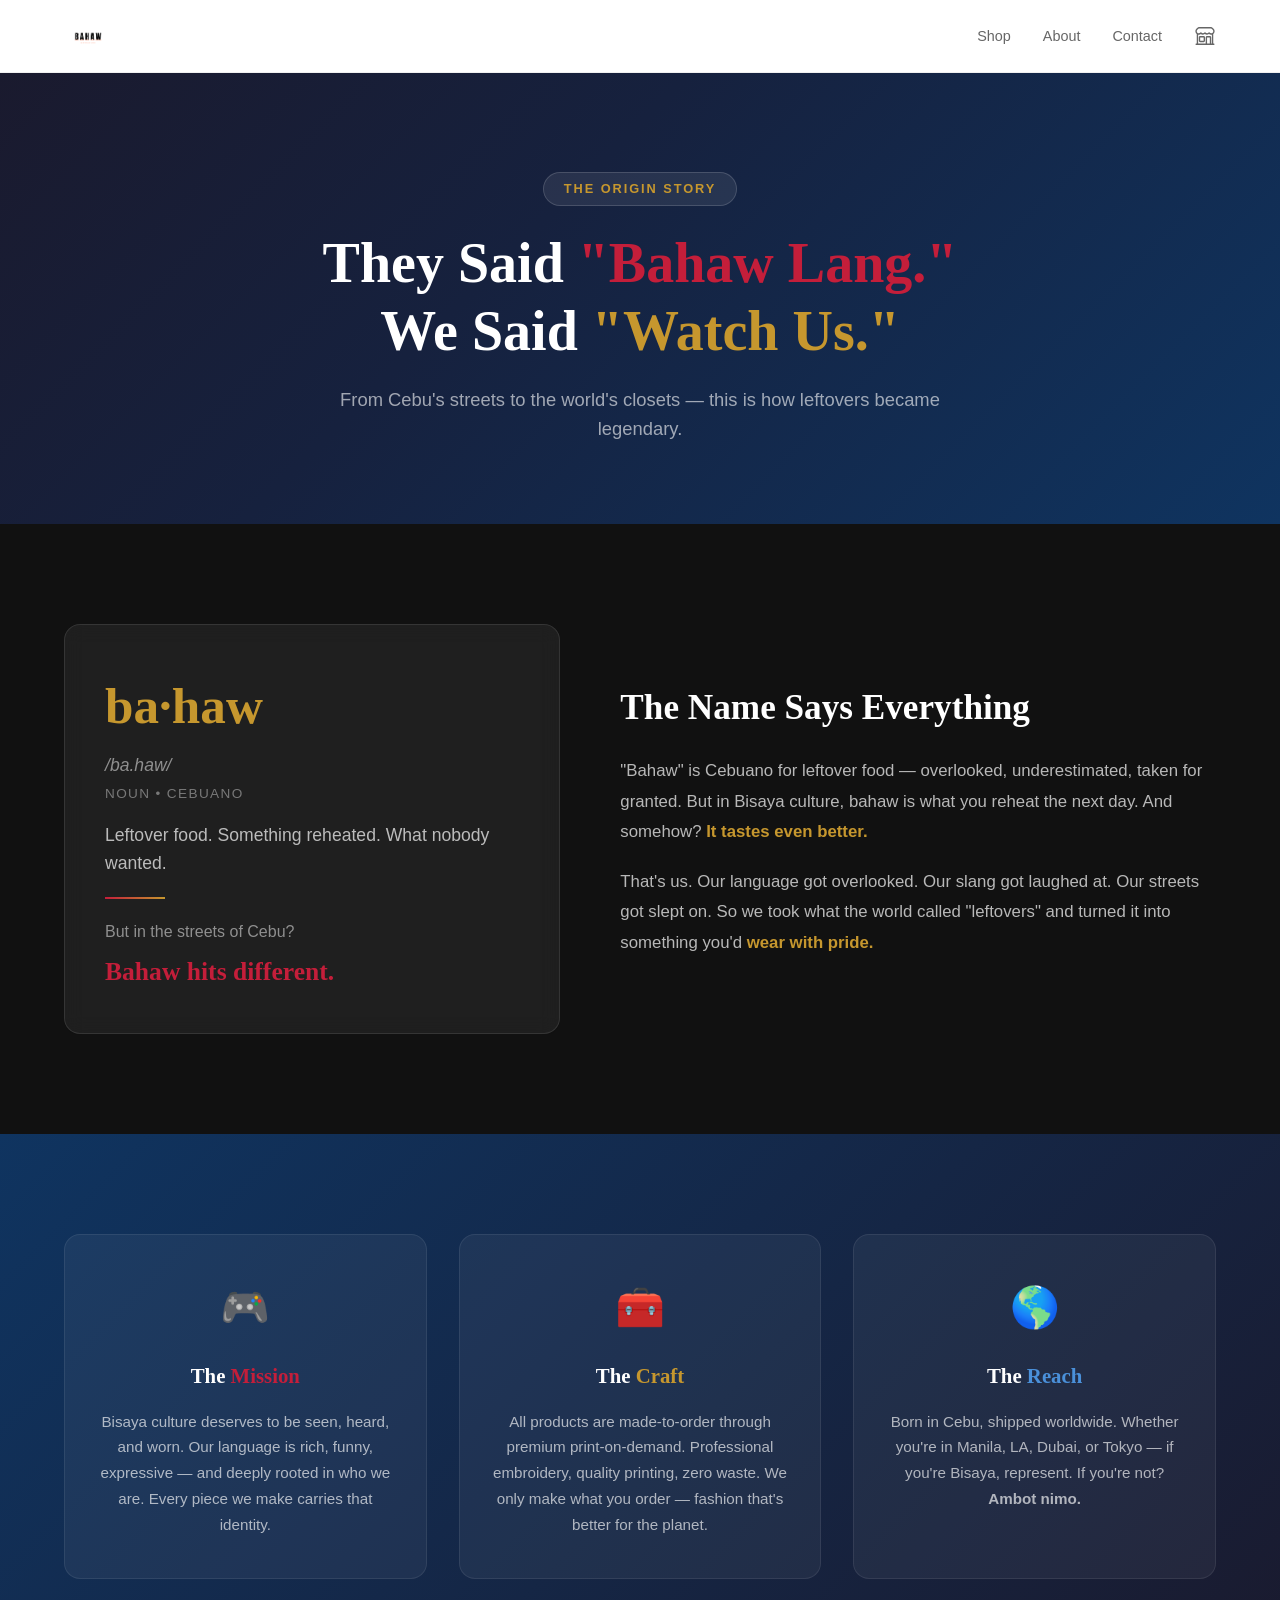
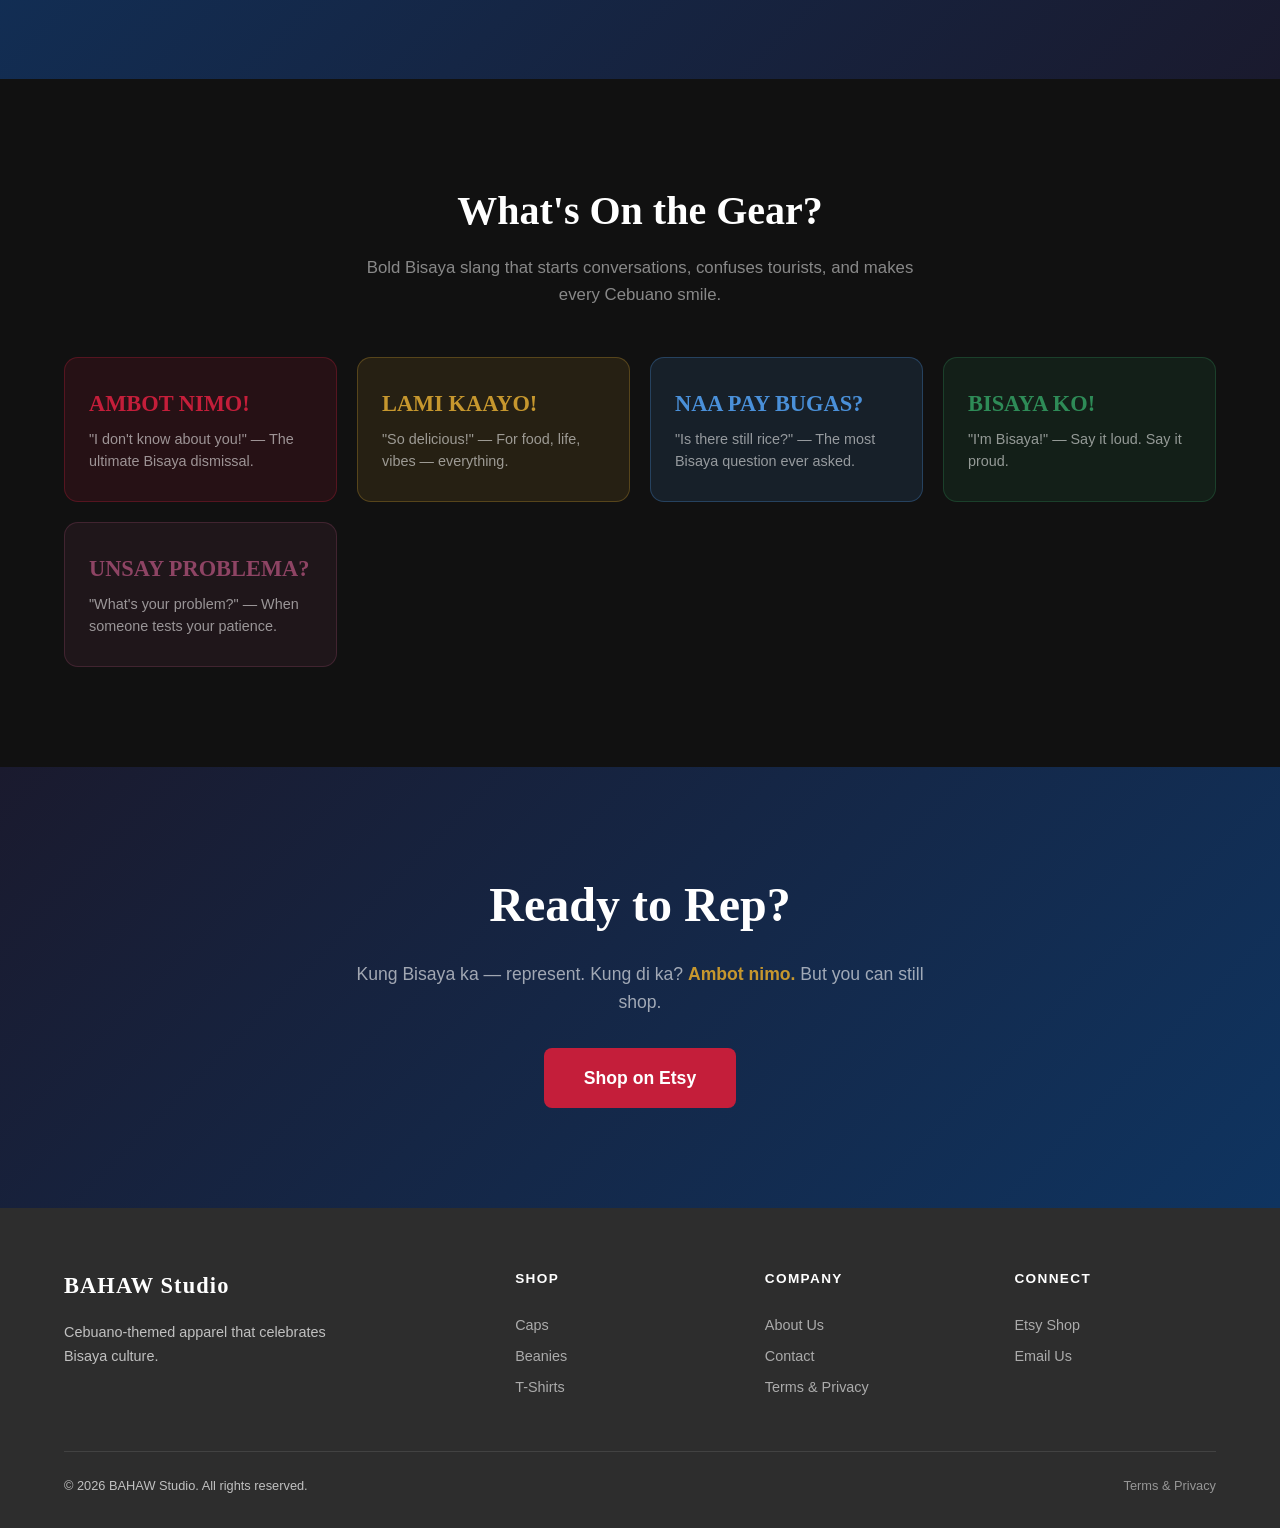
==== about.html @ 44d78b93 "Initial commit — BAHAW Studio website Co-Authored-By: Claude Opus 4.6 <noreply@anthropic.com>" ====
<!DOCTYPE html>
<html lang="en">
<head>
    <meta charset="UTF-8">
    <meta name="viewport" content="width=device-width, initial-scale=1.0">
    <title>About &mdash; BAHAW Studio</title>
    <meta name="description" content="The story behind BAHAW Studio. Born in Cebu, we celebrate Bisaya culture through bold apparel and streetwear.">
    <meta name="theme-color" content="#8B7355">
    <link rel="icon" href="favicon.ico">
    <link rel="manifest" href="manifest.json">
    <link rel="stylesheet" href="css/style.css">
    <link rel="preconnect" href="https://fonts.googleapis.com">
    <link rel="preconnect" href="https://fonts.gstatic.com" crossorigin>
    <link href="https://fonts.googleapis.com/css2?family=Inter:wght@300;400;500;600;700&family=Playfair+Display:wght@400;600;700&display=swap" rel="stylesheet">
    <meta http-equiv="Content-Security-Policy" content="default-src 'self'; script-src 'self' https://web3forms.com; style-src 'self' 'unsafe-inline' https://fonts.googleapis.com; font-src 'self' https://fonts.gstatic.com; img-src 'self' data: https:; connect-src 'self' https://api.web3forms.com;">
</head>
<body>

    <!-- NAVIGATION -->
    <nav class="nav" id="nav">
        <div class="nav-inner">
            <a href="index.html" class="nav-logo">
                <img src="BAHAW-Studio-PP.png" alt="BAHAW Studio">
            </a>
            <button class="nav-toggle" id="navToggle" aria-label="Menu">
                <span></span>
                <span></span>
                <span></span>
            </button>
            <ul class="nav-links" id="navLinks">
                <li><a href="https://www.etsy.com/shop/BahawStudio" target="_blank" rel="noopener">Shop</a></li>
                <li><a href="about.html">About</a></li>
                <li><a href="contact.html">Contact</a></li>
                <li>
                    <a href="https://www.etsy.com/shop/BahawStudio" target="_blank" rel="noopener" class="nav-cart" title="Shop on Etsy">
                        <svg xmlns="http://www.w3.org/2000/svg" fill="none" viewBox="0 0 24 24" stroke-width="1.5" stroke="currentColor"><path stroke-linecap="round" stroke-linejoin="round" d="M13.5 21v-7.5a.75.75 0 0 1 .75-.75h3a.75.75 0 0 1 .75.75V21m-4.5 0H2.36m11.14 0H18m0 0h3.64m-1.39 0V9.349M3.75 21V9.349m0 0a3.001 3.001 0 0 0 3.75-.615A2.993 2.993 0 0 0 9.75 9.75c.896 0 1.7-.393 2.25-1.016a2.993 2.993 0 0 0 2.25 1.016c.896 0 1.7-.393 2.25-1.015a3.001 3.001 0 0 0 3.75.614m-16.5 0a3.004 3.004 0 0 1-.621-4.72l1.189-1.19A1.5 1.5 0 0 1 5.378 3h13.243a1.5 1.5 0 0 1 1.06.44l1.19 1.189a3 3 0 0 1-.621 4.72M6.75 18h3.75a.75.75 0 0 0 .75-.75V13.5a.75.75 0 0 0-.75-.75H6.75a.75.75 0 0 0-.75.75v3.75c0 .414.336.75.75.75Z" /></svg>
                    </a>
                </li>
            </ul>
        </div>
    </nav>

    <!-- ABOUT HERO -->
    <section class="about-page-hero">
        <div class="container">
            <span class="about-tag">The Origin Story</span>
            <h1 class="about-page-title">They Said <span class="text-red">"Bahaw Lang."</span><br>We Said <span class="text-gold">"Watch Us."</span></h1>
            <p class="about-page-subtitle">From Cebu's streets to the world's closets &mdash; this is how leftovers became legendary.</p>
        </div>
    </section>

    <!-- DICTIONARY SECTION -->
    <section class="about-define">
        <div class="container">
            <div class="about-define-layout fade-in">
                <div class="story-dictionary">
                    <div class="dict-word">ba&middot;haw</div>
                    <div class="dict-phonetic">/ba.haw/</div>
                    <div class="dict-type">noun &bull; Cebuano</div>
                    <div class="dict-def">Leftover food. Something reheated. What nobody wanted.</div>
                    <div class="dict-divider"></div>
                    <div class="dict-redef">But in the streets of Cebu?</div>
                    <div class="dict-punchline">Bahaw hits different.</div>
                </div>
                <div class="about-define-text">
                    <h2>The Name Says Everything</h2>
                    <p>"Bahaw" is Cebuano for leftover food &mdash; overlooked, underestimated, taken for granted. But in Bisaya culture, bahaw is what you reheat the next day. And somehow? <strong>It tastes even better.</strong></p>
                    <p>That's us. Our language got overlooked. Our slang got laughed at. Our streets got slept on. So we took what the world called "leftovers" and turned it into something you'd <strong>wear with pride.</strong></p>
                </div>
            </div>
        </div>
    </section>

    <!-- MISSION SECTION -->
    <section class="about-mission">
        <div class="container">
            <div class="about-mission-grid fade-in">
                <div class="mission-block">
                    <div class="mission-icon">&#127918;</div>
                    <h3>The <span class="text-red">Mission</span></h3>
                    <p>Bisaya culture deserves to be seen, heard, and worn. Our language is rich, funny, expressive &mdash; and deeply rooted in who we are. Every piece we make carries that identity.</p>
                </div>
                <div class="mission-block">
                    <div class="mission-icon">&#129520;</div>
                    <h3>The <span class="text-gold">Craft</span></h3>
                    <p>All products are made-to-order through premium print-on-demand. Professional embroidery, quality printing, zero waste. We only make what you order &mdash; fashion that's better for the planet.</p>
                </div>
                <div class="mission-block">
                    <div class="mission-icon">&#127758;</div>
                    <h3>The <span class="text-blue">Reach</span></h3>
                    <p>Born in Cebu, shipped worldwide. Whether you're in Manila, LA, Dubai, or Tokyo &mdash; if you're Bisaya, represent. If you're not? <strong>Ambot nimo.</strong></p>
                </div>
            </div>
        </div>
    </section>

    <!-- PHRASES SECTION -->
    <section class="about-phrases">
        <div class="container">
            <h2 class="about-phrases-title fade-in">What's On the Gear?</h2>
            <p class="about-phrases-desc fade-in">Bold Bisaya slang that starts conversations, confuses tourists, and makes every Cebuano smile.</p>
            <div class="phrases-grid fade-in">
                <div class="phrase-card phrase-red">
                    <div class="phrase-text">AMBOT NIMO!</div>
                    <div class="phrase-meaning">"I don't know about you!" &mdash; The ultimate Bisaya dismissal.</div>
                </div>
                <div class="phrase-card phrase-gold">
                    <div class="phrase-text">LAMI KAAYO!</div>
                    <div class="phrase-meaning">"So delicious!" &mdash; For food, life, vibes &mdash; everything.</div>
                </div>
                <div class="phrase-card phrase-blue">
                    <div class="phrase-text">NAA PAY BUGAS?</div>
                    <div class="phrase-meaning">"Is there still rice?" &mdash; The most Bisaya question ever asked.</div>
                </div>
                <div class="phrase-card phrase-green">
                    <div class="phrase-text">BISAYA KO!</div>
                    <div class="phrase-meaning">"I'm Bisaya!" &mdash; Say it loud. Say it proud.</div>
                </div>
                <div class="phrase-card phrase-cranberry">
                    <div class="phrase-text">UNSAY PROBLEMA?</div>
                    <div class="phrase-meaning">"What's your problem?" &mdash; When someone tests your patience.</div>
                </div>
            </div>
        </div>
    </section>

    <!-- CTA -->
    <section class="about-cta">
        <div class="container">
            <div class="about-cta-box fade-in">
                <h2>Ready to Rep?</h2>
                <p>Kung Bisaya ka &mdash; represent. Kung di ka? <strong>Ambot nimo.</strong> But you can still shop.</p>
                <a href="https://www.etsy.com/shop/BahawStudio" target="_blank" rel="noopener" class="btn btn-primary btn-lg">Shop on Etsy</a>
            </div>
        </div>
    </section>

    <!-- FOOTER -->
    <footer class="footer">
        <div class="container">
            <div class="footer-grid">
                <div class="footer-brand">
                    <div class="footer-logo">BAHAW Studio</div>
                    <p>Cebuano-themed apparel that celebrates Bisaya culture.</p>
                </div>
                <div class="footer-col">
                    <h4>Shop</h4>
                    <a href="https://www.etsy.com/shop/BahawStudio" target="_blank" rel="noopener">Caps</a>
                    <a href="https://www.etsy.com/shop/BahawStudio" target="_blank" rel="noopener">Beanies</a>
                    <a href="https://www.etsy.com/shop/BahawStudio" target="_blank" rel="noopener">T-Shirts</a>
                </div>
                <div class="footer-col">
                    <h4>Company</h4>
                    <a href="about.html">About Us</a>
                    <a href="contact.html">Contact</a>
                    <a href="terms.html">Terms &amp; Privacy</a>
                </div>
                <div class="footer-col">
                    <h4>Connect</h4>
                    <a href="https://www.etsy.com/shop/BahawStudio" target="_blank" rel="noopener">Etsy Shop</a>
                    <a href="mailto:info@cebulandmarket.com">Email Us</a>
                </div>
            </div>
            <div class="footer-bottom">
                <span>&copy; 2026 BAHAW Studio. All rights reserved.</span>
                <a href="terms.html">Terms &amp; Privacy</a>
            </div>
        </div>
    </footer>

    <script src="js/app.js"></script>
</body>
</html>
---- css/style.css ----
/* ================================
   BAHAW STUDIO — Clean & Light Theme
   ================================ */

/* --- Google Fonts loaded in HTML --- */
/* Inter (body) + Playfair Display (headings) */

:root {
    --bg: #FAFAFA;
    --bg-white: #FFFFFF;
    --text: #2D2D2D;
    --text-light: #666666;
    --text-muted: #999999;
    --primary: #8B7355;
    --primary-dark: #6B5740;
    --accent: #C4956A;
    --accent-light: #D4A87A;
    --border: #E8E8E8;
    --border-light: #F0F0F0;
    --shadow: 0 2px 12px rgba(0,0,0,0.06);
    --shadow-hover: 0 8px 30px rgba(0,0,0,0.1);
    --radius: 8px;
    --radius-lg: 12px;
    --font-heading: 'Playfair Display', Georgia, serif;
    --font-body: 'Inter', -apple-system, BlinkMacSystemFont, sans-serif;
    --nav-height: 72px;
    --container: 1200px;
}

/* --- RESET --- */
*, *::before, *::after {
    margin: 0;
    padding: 0;
    box-sizing: border-box;
}

html {
    scroll-behavior: smooth;
    scroll-padding-top: var(--nav-height);
}

body {
    background: var(--bg);
    color: var(--text);
    font-family: var(--font-body);
    font-weight: 400;
    font-size: 16px;
    line-height: 1.6;
    overflow-x: hidden;
    -webkit-font-smoothing: antialiased;
    -moz-osx-font-smoothing: grayscale;
}

a {
    color: inherit;
    text-decoration: none;
}

img {
    max-width: 100%;
    display: block;
}

button {
    font-family: inherit;
    cursor: pointer;
}

input, textarea, select {
    font-family: inherit;
    font-size: inherit;
}

ul, ol {
    list-style: none;
}

/* --- CONTAINER --- */
.container {
    max-width: var(--container);
    margin: 0 auto;
    padding: 0 24px;
}

/* --- NAVIGATION --- */
.nav {
    position: fixed;
    top: 0;
    left: 0;
    right: 0;
    z-index: 1000;
    background: rgba(255, 255, 255, 0.95);
    backdrop-filter: blur(20px);
    -webkit-backdrop-filter: blur(20px);
    border-bottom: 1px solid var(--border-light);
    transition: box-shadow 0.3s;
}

.nav.scrolled {
    box-shadow: 0 2px 20px rgba(0,0,0,0.06);
}

.nav-inner {
    max-width: var(--container);
    margin: 0 auto;
    padding: 0 24px;
    display: flex;
    align-items: center;
    justify-content: space-between;
    height: var(--nav-height);
}

.nav-logo {
    display: flex;
    align-items: center;
    gap: 10px;
}

.nav-logo img {
    height: 48px;
    width: auto;
}

.nav-logo-text {
    font-family: var(--font-heading);
    font-size: 1.3rem;
    font-weight: 700;
    color: var(--text);
    letter-spacing: 0.05em;
}

.nav-links {
    display: flex;
    align-items: center;
    gap: 32px;
}

.nav-links a {
    font-size: 0.9rem;
    font-weight: 500;
    color: var(--text-light);
    transition: color 0.3s;
    position: relative;
}

.nav-links a::after {
    content: '';
    position: absolute;
    bottom: -4px;
    left: 0;
    width: 0;
    height: 2px;
    background: var(--accent);
    transition: width 0.3s;
}

.nav-links a:hover {
    color: var(--text);
}

.nav-links a:hover::after {
    width: 100%;
}

.nav-cart {
    position: relative;
    display: flex;
    align-items: center;
    gap: 6px;
    font-size: 0.9rem;
    font-weight: 500;
    color: var(--text-light);
    transition: color 0.3s;
}

.nav-cart:hover {
    color: var(--text);
}

.nav-cart svg {
    width: 22px;
    height: 22px;
}

.cart-badge {
    position: absolute;
    top: -8px;
    right: -10px;
    background: var(--accent);
    color: #fff;
    font-size: 0.65rem;
    font-weight: 700;
    min-width: 18px;
    height: 18px;
    border-radius: 50%;
    display: flex;
    align-items: center;
    justify-content: center;
    padding: 0 4px;
}

.cart-badge:empty,
.cart-badge[data-count="0"] {
    display: none;
}

/* Mobile toggle */
.nav-toggle {
    display: none;
    background: none;
    border: none;
    cursor: pointer;
    flex-direction: column;
    gap: 5px;
    padding: 8px;
    z-index: 1001;
}

.nav-toggle span {
    display: block;
    width: 24px;
    height: 2px;
    background: var(--text);
    transition: all 0.3s;
}

.nav-toggle.active span:nth-child(1) {
    transform: rotate(45deg) translate(5px, 5px);
}

.nav-toggle.active span:nth-child(2) {
    opacity: 0;
}

.nav-toggle.active span:nth-child(3) {
    transform: rotate(-45deg) translate(5px, -5px);
}

/* --- BUTTONS --- */
.btn {
    display: inline-flex;
    align-items: center;
    justify-content: center;
    gap: 8px;
    padding: 14px 32px;
    font-family: var(--font-body);
    font-size: 0.9rem;
    font-weight: 600;
    border: none;
    border-radius: var(--radius);
    cursor: pointer;
    transition: all 0.3s;
    text-align: center;
}

.btn-primary {
    background: var(--accent);
    color: #fff;
}

.btn-primary:hover {
    background: var(--accent-light);
    transform: translateY(-2px);
    box-shadow: 0 6px 20px rgba(196, 149, 106, 0.3);
}

.btn-secondary {
    background: transparent;
    color: var(--primary);
    border: 2px solid var(--primary);
}

.btn-secondary:hover {
    background: var(--primary);
    color: #fff;
    transform: translateY(-2px);
}

.btn-outline {
    background: transparent;
    color: var(--text);
    border: 1px solid var(--border);
}

.btn-outline:hover {
    border-color: var(--text);
}

.btn-sm {
    padding: 10px 20px;
    font-size: 0.85rem;
}

.btn-lg {
    padding: 16px 40px;
    font-size: 1rem;
}

.btn-full {
    width: 100%;
}

.btn:disabled {
    opacity: 0.5;
    cursor: not-allowed;
    transform: none !important;
}

/* --- HERO SECTION --- */
.hero {
    margin-top: var(--nav-height);
    position: relative;
    min-height: 60vh;
    display: flex;
    align-items: center;
    background: linear-gradient(135deg, #1a1a2e 0%, #16213e 40%, #0f3460 100%);
    overflow: hidden;
}

.hero .hero-tag {
    color: #C6972E;
    background: rgba(198, 151, 46, 0.15);
}

.hero .hero-desc {
    color: rgba(255,255,255,0.75);
}

.hero .hero-desc strong {
    color: #C6972E;
}

.hero .btn-primary {
    background: #C41E3A;
    box-shadow: 0 4px 20px rgba(196, 30, 58, 0.3);
}

.hero .btn-primary:hover {
    background: #d4263f;
    box-shadow: 0 6px 28px rgba(196, 30, 58, 0.4);
}

.hero .btn-secondary {
    color: #fff;
    border-color: rgba(255,255,255,0.3);
}

.hero .btn-secondary:hover {
    background: rgba(255,255,255,0.1);
    border-color: rgba(255,255,255,0.5);
    color: #fff;
}

.hero-content {
    max-width: var(--container);
    margin: 0 auto;
    padding: 80px 24px;
    display: flex;
    justify-content: center;
    align-items: center;
    width: 100%;
    text-align: center;
}

.hero-text {
    max-width: 640px;
}

.hero-tag {
    display: inline-block;
    font-size: 0.8rem;
    font-weight: 600;
    letter-spacing: 0.15em;
    text-transform: uppercase;
    color: var(--accent);
    background: rgba(196, 149, 106, 0.1);
    padding: 6px 16px;
    border-radius: 20px;
    margin-bottom: 24px;
}

.hero-title {
    font-family: var(--font-heading);
    font-size: clamp(2.5rem, 5vw, 3.8rem);
    font-weight: 700;
    line-height: 1.15;
    margin-bottom: 20px;
    position: relative;
    height: 1.3em;
    overflow: hidden;
}

/* Rotating Bisaya phrases */
.hero-phrase {
    position: absolute;
    left: 0;
    right: 0;
    opacity: 0;
    transform: translateY(40px) scale(0.95);
    animation: phraseRotate 12.5s infinite;
    letter-spacing: 0.02em;
}

.phrase-1 { color: #C41E3A; animation-delay: 0s; }
.phrase-2 { color: #C6972E; animation-delay: 2.5s; }
.phrase-3 { color: #2B5EA7; animation-delay: 5s; }
.phrase-4 { color: #228B22; animation-delay: 7.5s; }
.phrase-5 { color: #9B1B30; animation-delay: 10s; }

@keyframes phraseRotate {
    0%   { opacity: 0; transform: translateY(40px) scale(0.95); }
    3%   { opacity: 1; transform: translateY(0) scale(1); }
    17%  { opacity: 1; transform: translateY(0) scale(1); }
    20%  { opacity: 0; transform: translateY(-40px) scale(0.95); }
    100% { opacity: 0; transform: translateY(-40px) scale(0.95); }
}

.hero-desc {
    font-size: 1.1rem;
    color: var(--text-light);
    line-height: 1.7;
    margin-bottom: 32px;
}

.hero-actions {
    display: flex;
    gap: 16px;
    flex-wrap: wrap;
    justify-content: center;
}

.hero-visual {
    display: flex;
    justify-content: center;
    align-items: center;
}

.hero-image-wrapper {
    position: relative;
    width: 100%;
    max-width: 420px;
    border-radius: var(--radius-lg);
    overflow: hidden;
    display: flex;
    align-items: center;
    justify-content: center;
}

.hero-image-wrapper img {
    width: 100%;
    height: 100%;
    object-fit: cover;
}

.hero-image-placeholder {
    width: 100%;
    height: 100%;
    background: linear-gradient(135deg, var(--primary) 0%, var(--accent) 100%);
    display: flex;
    flex-direction: column;
    align-items: center;
    justify-content: center;
    color: #fff;
    gap: 12px;
}

.hero-image-placeholder span:first-child {
    font-family: var(--font-heading);
    font-size: 3rem;
    font-weight: 700;
    letter-spacing: 0.1em;
}

.hero-image-placeholder span:last-child {
    font-size: 0.9rem;
    opacity: 0.8;
    letter-spacing: 0.15em;
    text-transform: uppercase;
}

/* --- SECTIONS --- */
.section {
    padding: 100px 0;
}

.section-header {
    text-align: center;
    margin-bottom: 60px;
}

.section-tag {
    display: inline-block;
    font-size: 0.8rem;
    font-weight: 600;
    letter-spacing: 0.15em;
    text-transform: uppercase;
    color: var(--accent);
    margin-bottom: 12px;
}

.section-title {
    font-family: var(--font-heading);
    font-size: clamp(1.8rem, 4vw, 2.8rem);
    font-weight: 700;
    color: var(--text);
    margin-bottom: 16px;
}

.section-desc {
    font-size: 1.05rem;
    color: var(--text-light);
    max-width: 600px;
    margin: 0 auto;
}

/* --- PRODUCT CARDS --- */
.products-grid {
    display: grid;
    grid-template-columns: repeat(3, 1fr);
    gap: 28px;
}

.product-card-img {
    position: relative;
    width: 100%;
    aspect-ratio: 1;
    background: #F5F5F5;
    overflow: hidden;
}

.product-card-img img {
    width: 100%;
    height: 100%;
    object-fit: cover;
    transition: transform 0.5s;
}

.product-card:hover .product-card-img img {
    transform: scale(1.05);
}

.product-card-img .placeholder-img {
    width: 100%;
    height: 100%;
    display: flex;
    align-items: center;
    justify-content: center;
    color: var(--text-muted);
    font-size: 0.85rem;
    background: linear-gradient(135deg, #f0ebe5 0%, #e8e0d8 100%);
}

.product-card-badge {
    position: absolute;
    top: 12px;
    left: 12px;
    padding: 4px 12px;
    border-radius: 20px;
    font-size: 0.7rem;
    font-weight: 700;
    letter-spacing: 0.05em;
    text-transform: uppercase;
}

.badge-new {
    background: var(--accent);
    color: #fff;
}

.badge-sale {
    background: #E74C3C;
    color: #fff;
}

.badge-bestseller {
    background: var(--primary);
    color: #fff;
}

.product-quick-add {
    position: absolute;
    bottom: 12px;
    left: 12px;
    right: 12px;
    opacity: 0;
    transform: translateY(8px);
    transition: all 0.3s;
}

.product-card:hover .product-quick-add {
    opacity: 1;
    transform: translateY(0);
}

.product-card-info {
    padding: 16px;
}

.product-card-name {
    font-weight: 600;
    font-size: 0.95rem;
    margin-bottom: 6px;
    color: var(--text);
}

.product-card-price {
    display: flex;
    align-items: center;
    gap: 8px;
}

.product-card-price .current {
    font-weight: 700;
    font-size: 1rem;
    color: var(--primary);
}

.product-card-price .compare {
    font-size: 0.85rem;
    color: var(--text-muted);
    text-decoration: line-through;
}

.product-card-colors {
    display: flex;
    gap: 6px;
    margin-top: 10px;
    flex-wrap: wrap;
}

.color-dot {
    width: 18px;
    height: 18px;
    border-radius: 50%;
    border: 2px solid var(--border-light);
    cursor: pointer;
    transition: border-color 0.2s, transform 0.15s;
}

.color-dot:hover {
    border-color: var(--text);
    transform: scale(1.2);
}

/* --- VARIANT THUMBNAILS --- */
.variant-thumbs {
    display: flex;
    gap: 8px;
    margin-top: 12px;
    overflow-x: auto;
    -webkit-overflow-scrolling: touch;
    padding-bottom: 4px;
}

.variant-thumb {
    width: 64px;
    height: 64px;
    border-radius: 8px;
    overflow: hidden;
    cursor: pointer;
    border: 2px solid var(--border-light);
    flex-shrink: 0;
    transition: border-color 0.2s, transform 0.2s;
}

.variant-thumb:hover {
    border-color: var(--accent);
    transform: scale(1.05);
}

.variant-thumb.active {
    border-color: var(--primary);
    box-shadow: 0 0 0 1px var(--primary);
}

.variant-thumb img {
    width: 100%;
    height: 100%;
    object-fit: cover;
}

/* Product card as div (not link) */
.product-card {
    background: var(--bg-white);
    border-radius: var(--radius-lg);
    overflow: hidden;
    box-shadow: var(--shadow);
    transition: transform 0.3s, box-shadow 0.3s;
    text-decoration: none;
    color: inherit;
    display: block;
}

.product-card:hover {
    transform: translateY(-4px);
    box-shadow: var(--shadow-hover);
}

.product-card-link {
    display: block;
    text-decoration: none;
    color: inherit;
}

/* --- CATEGORY CARDS --- */
.categories-grid {
    display: grid;
    grid-template-columns: repeat(3, 1fr);
    gap: 24px;
}

.category-card {
    position: relative;
    aspect-ratio: 3/4;
    border-radius: var(--radius-lg);
    overflow: hidden;
    display: flex;
    align-items: flex-end;
    text-decoration: none;
    color: #fff;
    transition: transform 0.3s;
}

.category-card:hover {
    transform: translateY(-4px);
}

.category-card-bg {
    position: absolute;
    inset: 0;
    background: linear-gradient(135deg, var(--primary) 0%, var(--accent) 100%);
}

.category-card:nth-child(2) .category-card-bg {
    background: linear-gradient(135deg, #6B5740 0%, #8B7355 100%);
}

.category-card:nth-child(3) .category-card-bg {
    background: linear-gradient(135deg, #C4956A 0%, #D4A87A 100%);
}

.category-card-content {
    position: relative;
    z-index: 1;
    padding: 32px;
    width: 100%;
    background: linear-gradient(transparent, rgba(0,0,0,0.4));
}

.category-card-title {
    font-family: var(--font-heading);
    font-size: 1.6rem;
    font-weight: 700;
    margin-bottom: 8px;
}

.category-card-count {
    font-size: 0.85rem;
    opacity: 0.85;
}

/* --- BAHAW STORY SECTION --- */
.bahaw-story {
    padding: 100px 0;
    background: linear-gradient(135deg, #1a1a2e 0%, #16213e 40%, #0f3460 100%);
    color: #fff;
}

.story-layout {
    display: grid;
    grid-template-columns: 1fr 1.2fr;
    gap: 60px;
    align-items: center;
}

.story-dictionary {
    background: rgba(255,255,255,0.06);
    border: 1px solid rgba(255,255,255,0.1);
    border-radius: 16px;
    padding: 40px;
    backdrop-filter: blur(10px);
}

.dict-word {
    font-family: var(--font-heading);
    font-size: clamp(2.5rem, 4vw, 3.5rem);
    font-weight: 700;
    color: #C6972E;
    margin-bottom: 4px;
}

.dict-phonetic {
    font-size: 1.1rem;
    color: rgba(255,255,255,0.5);
    font-style: italic;
    margin-bottom: 4px;
}

.dict-type {
    font-size: 0.85rem;
    color: rgba(255,255,255,0.4);
    text-transform: uppercase;
    letter-spacing: 0.1em;
    margin-bottom: 16px;
}

.dict-def {
    font-size: 1.1rem;
    color: rgba(255,255,255,0.7);
    line-height: 1.6;
}

.dict-divider {
    width: 60px;
    height: 2px;
    background: linear-gradient(90deg, #C41E3A, #C6972E);
    margin: 20px 0;
}

.dict-redef {
    font-size: 1rem;
    color: rgba(255,255,255,0.5);
    margin-bottom: 8px;
}

.dict-punchline {
    font-family: var(--font-heading);
    font-size: 1.6rem;
    font-weight: 700;
    color: #C41E3A;
}

.story-text h2 {
    font-family: var(--font-heading);
    font-size: clamp(1.8rem, 3vw, 2.5rem);
    font-weight: 700;
    line-height: 1.3;
    margin-bottom: 24px;
    color: #fff;
}

.text-red { color: #C41E3A; }
.text-gold { color: #C6972E; }

.story-text p {
    color: rgba(255,255,255,0.7);
    font-size: 1.05rem;
    line-height: 1.8;
    margin-bottom: 20px;
}

.story-tagline {
    color: rgba(255,255,255,0.85) !important;
    font-size: 1.1rem !important;
    border-left: 3px solid #C6972E;
    padding-left: 16px;
    margin-top: 8px;
}

.story-text .btn-primary {
    background: #C41E3A;
    margin-top: 8px;
}

.story-text .btn-primary:hover {
    background: #d4263f;
    box-shadow: 0 6px 24px rgba(196, 30, 58, 0.4);
}

/* --- ETSY SECTION --- */
.etsy-banner {
    background: var(--bg-white);
    border: 1px solid var(--border);
    border-radius: var(--radius-lg);
    padding: 40px;
    display: flex;
    align-items: center;
    justify-content: space-between;
    gap: 24px;
    box-shadow: var(--shadow);
}

.etsy-banner-text h3 {
    font-family: var(--font-heading);
    font-size: 1.4rem;
    margin-bottom: 8px;
}

.etsy-banner-text p {
    color: var(--text-light);
}

/* --- FOOTER --- */
.footer {
    background: var(--text);
    color: rgba(255,255,255,0.7);
    padding: 60px 0 32px;
}

.footer-grid {
    display: grid;
    grid-template-columns: 2fr 1fr 1fr 1fr;
    gap: 48px;
    margin-bottom: 48px;
}

.footer-brand {
    max-width: 300px;
}

.footer-logo {
    font-family: var(--font-heading);
    font-size: 1.4rem;
    font-weight: 700;
    color: #fff;
    letter-spacing: 0.05em;
    margin-bottom: 16px;
}

.footer-brand p {
    font-size: 0.9rem;
    line-height: 1.7;
}

.footer-col h4 {
    color: #fff;
    font-size: 0.85rem;
    font-weight: 600;
    text-transform: uppercase;
    letter-spacing: 0.1em;
    margin-bottom: 20px;
}

.footer-col a {
    display: block;
    font-size: 0.9rem;
    color: rgba(255,255,255,0.6);
    padding: 4px 0;
    transition: color 0.3s;
}

.footer-col a:hover {
    color: var(--accent);
}

.footer-bottom {
    border-top: 1px solid rgba(255,255,255,0.1);
    padding-top: 24px;
    display: flex;
    align-items: center;
    justify-content: space-between;
    font-size: 0.8rem;
}

.footer-bottom a {
    color: rgba(255,255,255,0.5);
    transition: color 0.3s;
}

.footer-bottom a:hover {
    color: var(--accent);
}

/* --- SHOP PAGE --- */
.page-header {
    margin-top: var(--nav-height);
    padding: 48px 0;
    background: linear-gradient(135deg, #F5F0EB 0%, #FAFAFA 100%);
    text-align: center;
}

.page-title {
    font-family: var(--font-heading);
    font-size: clamp(2rem, 4vw, 3rem);
    font-weight: 700;
    margin-bottom: 8px;
}

.page-desc {
    color: var(--text-light);
    font-size: 1.05rem;
}

.shop-controls {
    display: flex;
    align-items: center;
    justify-content: space-between;
    flex-wrap: wrap;
    gap: 16px;
    margin-bottom: 40px;
}

.filter-bar {
    display: flex;
    justify-content: center;
    gap: 10px;
    flex-wrap: wrap;
    margin-bottom: 48px;
}

.filter-pills {
    display: flex;
    gap: 8px;
    flex-wrap: wrap;
}

.filter-pill {
    padding: 10px 24px;
    border: 1px solid var(--border);
    border-radius: 24px;
    background: var(--bg-white);
    font-size: 0.85rem;
    font-weight: 500;
    color: var(--text-light);
    cursor: pointer;
    transition: all 0.3s;
}

.filter-pill:hover {
    border-color: var(--primary);
    color: var(--primary);
}

.filter-pill.active {
    background: var(--primary);
    border-color: var(--primary);
    color: #fff;
}

.filter-count {
    font-size: 0.75rem;
    opacity: 0.7;
    margin-left: 2px;
}

.filter-pill.active .filter-count {
    opacity: 0.9;
}

.sort-select {
    padding: 10px 16px;
    border: 1px solid var(--border);
    border-radius: var(--radius);
    background: var(--bg-white);
    font-size: 0.85rem;
    color: var(--text);
    cursor: pointer;
    outline: none;
}

.sort-select:focus {
    border-color: var(--primary);
}

.shop-results {
    font-size: 0.85rem;
    color: var(--text-muted);
    margin-bottom: 24px;
}

.no-products {
    grid-column: 1 / -1;
    text-align: center;
    padding: 80px 0;
    color: var(--text-muted);
}

/* --- PRODUCT DETAIL PAGE --- */
.product-detail {
    margin-top: var(--nav-height);
    padding: 40px 0 80px;
}

.breadcrumb {
    display: flex;
    align-items: center;
    gap: 8px;
    font-size: 0.85rem;
    color: var(--text-muted);
    margin-bottom: 32px;
}

.breadcrumb a {
    color: var(--text-light);
    transition: color 0.3s;
}

.breadcrumb a:hover {
    color: var(--accent);
}

.breadcrumb span {
    color: var(--text-muted);
}

.product-layout {
    display: grid;
    grid-template-columns: 1fr 1fr;
    gap: 60px;
    align-items: start;
}

.product-gallery {
    position: sticky;
    top: calc(var(--nav-height) + 24px);
}

.product-main-image {
    width: 100%;
    aspect-ratio: 1;
    border-radius: var(--radius-lg);
    overflow: hidden;
    background: #F5F5F5;
    margin-bottom: 12px;
}

.product-main-image img {
    width: 100%;
    height: 100%;
    object-fit: cover;
}

.product-main-image .placeholder-img {
    width: 100%;
    height: 100%;
    display: flex;
    align-items: center;
    justify-content: center;
    color: var(--text-muted);
    background: linear-gradient(135deg, #f0ebe5 0%, #e8e0d8 100%);
}

.product-thumbs {
    display: flex;
    gap: 8px;
}

.product-thumb {
    width: 72px;
    height: 72px;
    border-radius: var(--radius);
    overflow: hidden;
    border: 2px solid transparent;
    cursor: pointer;
    transition: border-color 0.2s;
    background: #F5F5F5;
}

.product-thumb.active,
.product-thumb:hover {
    border-color: var(--primary);
}

.product-thumb img {
    width: 100%;
    height: 100%;
    object-fit: cover;
}

.product-info-detail {
    padding-top: 8px;
}

.product-category-tag {
    display: inline-block;
    font-size: 0.75rem;
    font-weight: 600;
    letter-spacing: 0.1em;
    text-transform: uppercase;
    color: var(--accent);
    margin-bottom: 12px;
}

.product-title {
    font-family: var(--font-heading);
    font-size: clamp(1.6rem, 3vw, 2.2rem);
    font-weight: 700;
    margin-bottom: 16px;
}

.product-price-detail {
    display: flex;
    align-items: baseline;
    gap: 12px;
    margin-bottom: 24px;
}

.product-price-detail .current {
    font-size: 1.5rem;
    font-weight: 700;
    color: var(--primary);
}

.product-price-detail .compare {
    font-size: 1.1rem;
    color: var(--text-muted);
    text-decoration: line-through;
}

.product-description {
    color: var(--text-light);
    line-height: 1.8;
    margin-bottom: 32px;
}

/* Size selector */
.option-label {
    font-size: 0.85rem;
    font-weight: 600;
    margin-bottom: 10px;
    display: block;
}

.size-options {
    display: flex;
    gap: 8px;
    margin-bottom: 24px;
    flex-wrap: wrap;
}

.size-btn {
    padding: 10px 20px;
    border: 1px solid var(--border);
    border-radius: var(--radius);
    background: var(--bg-white);
    font-size: 0.85rem;
    font-weight: 500;
    cursor: pointer;
    transition: all 0.2s;
}

.size-btn:hover {
    border-color: var(--primary);
}

.size-btn.active {
    background: var(--primary);
    border-color: var(--primary);
    color: #fff;
}

/* Color selector */
.color-options {
    display: flex;
    gap: 10px;
    margin-bottom: 24px;
    flex-wrap: wrap;
}

.color-swatch {
    width: 32px;
    height: 32px;
    border-radius: 50%;
    border: 3px solid transparent;
    cursor: pointer;
    transition: all 0.2s;
    position: relative;
}

.color-swatch:hover {
    transform: scale(1.1);
}

.color-swatch.active {
    border-color: var(--primary);
    box-shadow: 0 0 0 2px var(--bg), 0 0 0 4px var(--primary);
}

/* Quantity */
.qty-selector {
    display: inline-flex;
    align-items: center;
    border: 1px solid var(--border);
    border-radius: var(--radius);
    overflow: hidden;
    margin-bottom: 24px;
}

.qty-btn {
    width: 40px;
    height: 40px;
    display: flex;
    align-items: center;
    justify-content: center;
    background: none;
    border: none;
    font-size: 1.2rem;
    color: var(--text);
    cursor: pointer;
    transition: background 0.2s;
}

.qty-btn:hover {
    background: var(--border-light);
}

.qty-input {
    width: 50px;
    height: 40px;
    border: none;
    text-align: center;
    font-size: 0.95rem;
    font-weight: 600;
    outline: none;
    background: none;
}

.qty-input::-webkit-inner-spin-button,
.qty-input::-webkit-outer-spin-button {
    -webkit-appearance: none;
}

.product-actions {
    display: flex;
    gap: 12px;
    margin-bottom: 32px;
}

.product-actions .btn {
    flex: 1;
}

.etsy-link {
    display: inline-flex;
    align-items: center;
    gap: 8px;
    font-size: 0.9rem;
    color: var(--text-light);
    margin-bottom: 32px;
    transition: color 0.3s;
}

.etsy-link:hover {
    color: var(--accent);
}

/* Collapsible details */
.detail-accordion {
    border-top: 1px solid var(--border);
}

.detail-accordion-item {
    border-bottom: 1px solid var(--border);
}

.detail-accordion-header {
    display: flex;
    align-items: center;
    justify-content: space-between;
    padding: 16px 0;
    cursor: pointer;
    font-weight: 600;
    font-size: 0.9rem;
    background: none;
    border: none;
    width: 100%;
    text-align: left;
    color: var(--text);
}

.detail-accordion-header::after {
    content: '+';
    font-size: 1.2rem;
    font-weight: 400;
    color: var(--text-muted);
    transition: transform 0.3s;
}

.detail-accordion-item.open .detail-accordion-header::after {
    content: '\2212';
}

.detail-accordion-body {
    max-height: 0;
    overflow: hidden;
    transition: max-height 0.3s ease;
}

.detail-accordion-body-inner {
    padding: 0 0 16px;
    color: var(--text-light);
    font-size: 0.9rem;
    line-height: 1.8;
}

.detail-accordion-item.open .detail-accordion-body {
    max-height: 500px;
}

/* Related products */
.related-section {
    padding: 80px 0;
    border-top: 1px solid var(--border-light);
}

/* --- CART PAGE --- */
.cart-page {
    margin-top: var(--nav-height);
    padding: 40px 0 80px;
    min-height: 60vh;
}

.cart-layout {
    display: grid;
    grid-template-columns: 1fr 380px;
    gap: 48px;
    align-items: start;
}

.cart-items {
    display: flex;
    flex-direction: column;
    gap: 16px;
}

.cart-item {
    display: grid;
    grid-template-columns: 100px 1fr auto;
    gap: 20px;
    align-items: center;
    padding: 20px;
    background: var(--bg-white);
    border-radius: var(--radius-lg);
    box-shadow: var(--shadow);
}

.cart-item-img {
    width: 100px;
    height: 100px;
    border-radius: var(--radius);
    overflow: hidden;
    background: #F5F5F5;
}

.cart-item-img img {
    width: 100%;
    height: 100%;
    object-fit: cover;
}

.cart-item-name {
    font-weight: 600;
    margin-bottom: 4px;
}

.cart-item-meta {
    font-size: 0.85rem;
    color: var(--text-muted);
    margin-bottom: 12px;
}

.cart-item-controls {
    display: flex;
    align-items: center;
    gap: 12px;
}

.cart-item-remove {
    background: none;
    border: none;
    color: var(--text-muted);
    font-size: 0.8rem;
    cursor: pointer;
    transition: color 0.3s;
    text-decoration: underline;
}

.cart-item-remove:hover {
    color: #E74C3C;
}

.cart-item-price {
    font-weight: 700;
    font-size: 1.05rem;
    color: var(--primary);
    text-align: right;
}

.cart-summary {
    background: var(--bg-white);
    border-radius: var(--radius-lg);
    padding: 32px;
    box-shadow: var(--shadow);
    position: sticky;
    top: calc(var(--nav-height) + 24px);
}

.cart-summary h3 {
    font-family: var(--font-heading);
    font-size: 1.3rem;
    margin-bottom: 24px;
}

.cart-summary-row {
    display: flex;
    justify-content: space-between;
    padding: 10px 0;
    font-size: 0.95rem;
}

.cart-summary-row.total {
    border-top: 2px solid var(--border);
    margin-top: 12px;
    padding-top: 16px;
    font-weight: 700;
    font-size: 1.1rem;
}

.cart-summary .btn {
    margin-top: 20px;
}

.cart-shipping-note {
    font-size: 0.8rem;
    color: var(--text-muted);
    margin-top: 12px;
    text-align: center;
}

/* Empty cart */
.cart-empty {
    text-align: center;
    padding: 80px 0;
}

.cart-empty svg {
    width: 64px;
    height: 64px;
    color: var(--text-muted);
    margin-bottom: 24px;
}

.cart-empty h2 {
    font-family: var(--font-heading);
    font-size: 1.5rem;
    margin-bottom: 12px;
}

.cart-empty p {
    color: var(--text-light);
    margin-bottom: 24px;
}

/* --- CHECKOUT PAGE --- */
.checkout-page {
    margin-top: var(--nav-height);
    padding: 40px 0 80px;
}

.checkout-layout {
    display: grid;
    grid-template-columns: 1fr 400px;
    gap: 48px;
    align-items: start;
}

.checkout-form h2 {
    font-family: var(--font-heading);
    font-size: 1.5rem;
    margin-bottom: 24px;
}

.form-group {
    margin-bottom: 16px;
}

.form-group label {
    display: block;
    font-size: 0.85rem;
    font-weight: 600;
    margin-bottom: 6px;
    color: var(--text);
}

.form-group input,
.form-group textarea,
.form-group select {
    width: 100%;
    padding: 12px 16px;
    border: 1px solid var(--border);
    border-radius: var(--radius);
    font-size: 0.95rem;
    color: var(--text);
    background: var(--bg-white);
    outline: none;
    transition: border-color 0.3s;
}

.form-group input:focus,
.form-group textarea:focus,
.form-group select:focus {
    border-color: var(--primary);
}

.form-group input.error,
.form-group textarea.error,
.form-group select.error {
    border-color: #E74C3C;
}

.form-error {
    font-size: 0.8rem;
    color: #E74C3C;
    margin-top: 4px;
    display: none;
}

.form-group.has-error .form-error {
    display: block;
}

.form-row {
    display: grid;
    grid-template-columns: 1fr 1fr;
    gap: 16px;
}

.order-sidebar {
    background: var(--bg-white);
    border-radius: var(--radius-lg);
    padding: 32px;
    box-shadow: var(--shadow);
    position: sticky;
    top: calc(var(--nav-height) + 24px);
}

.order-sidebar h3 {
    font-family: var(--font-heading);
    font-size: 1.2rem;
    margin-bottom: 20px;
}

.order-item {
    display: flex;
    gap: 12px;
    padding: 10px 0;
    border-bottom: 1px solid var(--border-light);
}

.order-item-img {
    width: 50px;
    height: 50px;
    border-radius: var(--radius);
    background: #F5F5F5;
    overflow: hidden;
    flex-shrink: 0;
}

.order-item-img img {
    width: 100%;
    height: 100%;
    object-fit: cover;
}

.order-item-details {
    flex: 1;
    font-size: 0.85rem;
}

.order-item-details .name {
    font-weight: 600;
}

.order-item-details .meta {
    color: var(--text-muted);
}

.order-item-price {
    font-weight: 600;
    font-size: 0.9rem;
    white-space: nowrap;
}

/* Checkout success */
.checkout-success {
    text-align: center;
    padding: 60px 0;
    max-width: 600px;
    margin: 0 auto;
}

.checkout-success .success-icon {
    width: 80px;
    height: 80px;
    background: #E8F5E9;
    border-radius: 50%;
    display: flex;
    align-items: center;
    justify-content: center;
    margin: 0 auto 24px;
    font-size: 2rem;
    color: #4CAF50;
}

.checkout-success h2 {
    font-family: var(--font-heading);
    font-size: 1.8rem;
    margin-bottom: 12px;
}

.checkout-success p {
    color: var(--text-light);
    margin-bottom: 16px;
}

.gcash-box {
    background: #F0F7FF;
    border: 1px solid #B3D4FC;
    border-radius: var(--radius-lg);
    padding: 32px;
    margin: 24px 0;
    text-align: left;
}

.gcash-box h3 {
    font-size: 1.1rem;
    margin-bottom: 16px;
    color: #0066CC;
}

.gcash-detail {
    display: flex;
    justify-content: space-between;
    padding: 8px 0;
    border-bottom: 1px solid #D6E8FC;
}

.gcash-detail:last-child {
    border-bottom: none;
}

.gcash-detail .label {
    color: var(--text-light);
    font-size: 0.9rem;
}

.gcash-detail .value {
    font-weight: 700;
    font-size: 0.95rem;
}

.gcash-note {
    margin-top: 16px;
    padding: 12px;
    background: #FFF3E0;
    border-radius: var(--radius);
    font-size: 0.85rem;
    color: #E65100;
}

/* --- ABOUT PAGE --- */
/* --- ABOUT PAGE --- */
.about-page-hero {
    margin-top: var(--nav-height);
    padding: 100px 0 80px;
    background: linear-gradient(135deg, #1a1a2e 0%, #16213e 40%, #0f3460 100%);
    text-align: center;
    color: #fff;
}

.about-tag {
    display: inline-block;
    background: rgba(255,255,255,0.08);
    border: 1px solid rgba(255,255,255,0.15);
    color: #C6972E;
    font-size: 0.8rem;
    font-weight: 600;
    text-transform: uppercase;
    letter-spacing: 0.15em;
    padding: 6px 20px;
    border-radius: 40px;
    margin-bottom: 24px;
}

.about-page-title {
    font-family: var(--font-heading);
    font-size: clamp(2rem, 5vw, 3.5rem);
    font-weight: 700;
    line-height: 1.2;
    margin-bottom: 20px;
    color: #fff;
}

.about-page-subtitle {
    color: rgba(255,255,255,0.6);
    font-size: 1.15rem;
    max-width: 600px;
    margin: 0 auto;
    line-height: 1.6;
}

/* Dictionary define section */
.about-define {
    padding: 100px 0;
    background: #111;
    color: #fff;
}

.about-define-layout {
    display: grid;
    grid-template-columns: 1fr 1.2fr;
    gap: 60px;
    align-items: center;
}

.about-define-text h2 {
    font-family: var(--font-heading);
    font-size: clamp(1.6rem, 3vw, 2.2rem);
    font-weight: 700;
    color: #fff;
    margin-bottom: 20px;
}

.about-define-text p {
    color: rgba(255,255,255,0.7);
    font-size: 1.05rem;
    line-height: 1.8;
    margin-bottom: 20px;
}

.about-define-text strong {
    color: #C6972E;
}

/* Mission section */
.about-mission {
    padding: 100px 0;
    background: linear-gradient(135deg, #0f3460 0%, #1a1a2e 100%);
    color: #fff;
}

.about-mission-grid {
    display: grid;
    grid-template-columns: repeat(3, 1fr);
    gap: 32px;
}

.mission-block {
    background: rgba(255,255,255,0.05);
    border: 1px solid rgba(255,255,255,0.08);
    border-radius: 16px;
    padding: 40px 32px;
    text-align: center;
    transition: transform 0.3s, border-color 0.3s;
}

.mission-block:hover {
    transform: translateY(-4px);
    border-color: rgba(255,255,255,0.2);
}

.mission-icon {
    font-size: 2.5rem;
    margin-bottom: 20px;
}

.mission-block h3 {
    font-family: var(--font-heading);
    font-size: 1.3rem;
    font-weight: 700;
    color: #fff;
    margin-bottom: 16px;
}

.mission-block p {
    color: rgba(255,255,255,0.65);
    font-size: 0.95rem;
    line-height: 1.7;
}

.text-blue { color: #4A90D9; }

/* Phrases section */
.about-phrases {
    padding: 100px 0;
    background: #111;
    color: #fff;
    text-align: center;
}

.about-phrases-title {
    font-family: var(--font-heading);
    font-size: clamp(1.8rem, 3.5vw, 2.5rem);
    font-weight: 700;
    color: #fff;
    margin-bottom: 12px;
}

.about-phrases-desc {
    color: rgba(255,255,255,0.5);
    font-size: 1.05rem;
    margin-bottom: 48px;
    max-width: 560px;
    margin-left: auto;
    margin-right: auto;
}

.phrases-grid {
    display: grid;
    grid-template-columns: repeat(auto-fit, minmax(240px, 1fr));
    gap: 20px;
    text-align: left;
}

.phrase-card {
    border-radius: 14px;
    padding: 28px 24px;
    border: 1px solid rgba(255,255,255,0.08);
    transition: transform 0.3s;
}

.phrase-card:hover {
    transform: translateY(-4px);
}

.phrase-red { background: rgba(196, 30, 58, 0.12); border-color: rgba(196, 30, 58, 0.3); }
.phrase-gold { background: rgba(198, 151, 46, 0.12); border-color: rgba(198, 151, 46, 0.3); }
.phrase-blue { background: rgba(74, 144, 217, 0.12); border-color: rgba(74, 144, 217, 0.3); }
.phrase-green { background: rgba(46, 139, 87, 0.12); border-color: rgba(46, 139, 87, 0.3); }
.phrase-cranberry { background: rgba(142, 68, 100, 0.12); border-color: rgba(142, 68, 100, 0.3); }

.phrase-text {
    font-family: var(--font-heading);
    font-size: 1.4rem;
    font-weight: 700;
    margin-bottom: 8px;
}

.phrase-red .phrase-text { color: #C41E3A; }
.phrase-gold .phrase-text { color: #C6972E; }
.phrase-blue .phrase-text { color: #4A90D9; }
.phrase-green .phrase-text { color: #2E8B57; }
.phrase-cranberry .phrase-text { color: #8E4464; }

.phrase-meaning {
    color: rgba(255,255,255,0.55);
    font-size: 0.9rem;
    line-height: 1.5;
}

/* CTA section */
.about-cta {
    padding: 100px 0;
    background: linear-gradient(135deg, #1a1a2e 0%, #0f3460 100%);
}

.about-cta-box {
    text-align: center;
    max-width: 600px;
    margin: 0 auto;
}

.about-cta-box h2 {
    font-family: var(--font-heading);
    font-size: clamp(2rem, 4vw, 3rem);
    font-weight: 700;
    color: #fff;
    margin-bottom: 16px;
}

.about-cta-box p {
    color: rgba(255,255,255,0.6);
    font-size: 1.1rem;
    line-height: 1.6;
    margin-bottom: 32px;
}

.about-cta-box strong {
    color: #C6972E;
}

.about-cta-box .btn-primary {
    background: #C41E3A;
    padding: 16px 40px;
    font-size: 1.1rem;
}

.about-cta-box .btn-primary:hover {
    background: #d4263f;
    box-shadow: 0 6px 24px rgba(196, 30, 58, 0.4);
}

.value-card p {
    font-size: 0.9rem;
    color: var(--text-light);
}

/* --- CONTACT PAGE --- */
.contact-page {
    margin-top: var(--nav-height);
    padding: 80px 0;
}

.contact-layout {
    display: grid;
    grid-template-columns: 1fr 1fr;
    gap: 80px;
    align-items: start;
}

.contact-info h1 {
    font-family: var(--font-heading);
    font-size: clamp(1.8rem, 3vw, 2.5rem);
    margin-bottom: 16px;
}

.contact-info > p {
    color: var(--text-light);
    font-size: 1.05rem;
    margin-bottom: 32px;
}

.contact-methods {
    display: flex;
    flex-direction: column;
    gap: 20px;
}

.contact-method {
    display: flex;
    align-items: center;
    gap: 16px;
}

.contact-method-icon {
    width: 48px;
    height: 48px;
    border-radius: 50%;
    background: rgba(196, 149, 106, 0.1);
    display: flex;
    align-items: center;
    justify-content: center;
    color: var(--accent);
    font-size: 1.2rem;
    flex-shrink: 0;
}

.contact-method-text {
    font-size: 0.95rem;
}

.contact-method-text strong {
    display: block;
    margin-bottom: 2px;
}

.contact-method-text a {
    color: var(--text-light);
    transition: color 0.3s;
}

.contact-method-text a:hover {
    color: var(--accent);
}

.contact-form-box {
    background: var(--bg-white);
    border-radius: var(--radius-lg);
    padding: 40px;
    box-shadow: var(--shadow);
}

.contact-form-box h2 {
    font-family: var(--font-heading);
    font-size: 1.4rem;
    margin-bottom: 24px;
}

/* --- TERMS PAGE --- */
.terms-page {
    margin-top: var(--nav-height);
    padding: 60px 0 80px;
}

.terms-content {
    max-width: 800px;
    margin: 0 auto;
}

.terms-content h1 {
    font-family: var(--font-heading);
    font-size: 2rem;
    margin-bottom: 8px;
}

.terms-content .last-updated {
    color: var(--text-muted);
    font-size: 0.9rem;
    margin-bottom: 40px;
}

.terms-content h2 {
    font-family: var(--font-heading);
    font-size: 1.4rem;
    margin-top: 40px;
    margin-bottom: 16px;
}

.terms-content p {
    color: var(--text-light);
    line-height: 1.8;
    margin-bottom: 16px;
}

.terms-content ul {
    margin-bottom: 16px;
    padding-left: 24px;
    list-style: disc;
}

.terms-content li {
    color: var(--text-light);
    line-height: 1.8;
    margin-bottom: 8px;
}

/* --- TOAST NOTIFICATION --- */
.toast {
    position: fixed;
    bottom: 24px;
    right: 24px;
    background: var(--text);
    color: #fff;
    padding: 14px 24px;
    border-radius: var(--radius);
    font-size: 0.9rem;
    font-weight: 500;
    box-shadow: 0 8px 30px rgba(0,0,0,0.2);
    transform: translateY(100px);
    opacity: 0;
    transition: all 0.4s cubic-bezier(0.68, -0.55, 0.27, 1.55);
    z-index: 2000;
}

.toast.show {
    transform: translateY(0);
    opacity: 1;
}

/* --- UTILITY CLASSES --- */
.text-center { text-align: center; }
.text-muted { color: var(--text-muted); }
.mt-16 { margin-top: 16px; }
.mt-24 { margin-top: 24px; }
.mt-32 { margin-top: 32px; }
.mb-16 { margin-bottom: 16px; }
.mb-24 { margin-bottom: 24px; }
.mb-32 { margin-bottom: 32px; }

/* --- ANIMATIONS --- */
.fade-in {
    opacity: 0;
    transform: translateY(20px);
    transition: opacity 0.6s ease, transform 0.6s ease;
}

.fade-in.visible {
    opacity: 1;
    transform: translateY(0);
}

/* --- RESPONSIVE --- */
@media (max-width: 992px) {
    .story-layout {
        grid-template-columns: 1fr;
        gap: 40px;
    }

    .hero-content {
        text-align: center;
    }

    .hero-text {
        max-width: 100%;
    }

    .hero-actions {
        justify-content: center;
    }

    .hero-visual {
        display: none;
    }

    .products-grid {
        grid-template-columns: repeat(2, 1fr);
        gap: 20px;
    }

    .filter-bar {
        gap: 8px;
    }


    .footer-grid {
        grid-template-columns: 1fr 1fr;
        gap: 32px;
    }

    .product-layout {
        grid-template-columns: 1fr;
        gap: 40px;
    }

    .product-gallery {
        position: static;
    }

    .cart-layout {
        grid-template-columns: 1fr;
    }

    .cart-summary {
        position: static;
    }

    .checkout-layout {
        grid-template-columns: 1fr;
    }

    .order-sidebar {
        position: static;
        order: -1;
    }

    .contact-layout {
        grid-template-columns: 1fr;
        gap: 48px;
    }

    .about-define-layout {
        grid-template-columns: 1fr 1.2fr;
    }

    .about-mission-grid {
        grid-template-columns: repeat(3, 1fr);
    }
}

@media (max-width: 768px) {
    .nav-toggle {
        display: flex;
    }

    .nav-links {
        position: fixed;
        top: var(--nav-height);
        left: 0;
        right: 0;
        bottom: 0;
        background: rgba(255, 255, 255, 0.98);
        backdrop-filter: blur(20px);
        flex-direction: column;
        align-items: center;
        justify-content: center;
        gap: 32px;
        transform: translateX(100%);
        transition: transform 0.4s;
    }

    .nav-links.active {
        transform: translateX(0);
    }

    .nav-links a {
        font-size: 1.2rem;
    }

    .products-grid {
        grid-template-columns: repeat(2, 1fr);
        gap: 16px;
    }

    .categories-grid {
        grid-template-columns: 1fr;
        gap: 16px;
    }

    .category-card {
        aspect-ratio: 2/1;
    }

    .section {
        padding: 60px 0;
    }

    .footer-grid {
        grid-template-columns: 1fr;
        gap: 32px;
    }

    .footer-bottom {
        flex-direction: column;
        gap: 12px;
        text-align: center;
    }

    .cart-item {
        grid-template-columns: 80px 1fr;
        gap: 16px;
    }

    .cart-item-price {
        grid-column: 2;
    }

    .cart-item-img {
        width: 80px;
        height: 80px;
    }

    .form-row {
        grid-template-columns: 1fr;
    }

    .etsy-banner {
        flex-direction: column;
        text-align: center;
    }

    .about-define-layout {
        grid-template-columns: 1fr;
        gap: 40px;
    }

    .about-mission-grid {
        grid-template-columns: 1fr;
        gap: 20px;
    }

    .about-page-hero {
        padding: 80px 0 60px;
    }

    .about-define,
    .about-mission,
    .about-phrases,
    .about-cta {
        padding: 60px 0;
    }

    .mission-block {
        padding: 28px 24px;
    }

    .phrases-grid {
        grid-template-columns: 1fr;
    }
}

@media (max-width: 480px) {
    .products-grid {
        grid-template-columns: 1fr 1fr;
        gap: 12px;
    }

    .product-card-info {
        padding: 12px;
    }

    .product-card-name {
        font-size: 0.85rem;
    }

    .product-card-price .current {
        font-size: 0.9rem;
    }

    .hero-title {
        font-size: 2rem;
    }

    .page-title {
        font-size: 1.8rem;
    }

    .shop-controls {
        flex-direction: column;
        align-items: stretch;
    }

    .filter-bar,
    .filter-pills {
        overflow-x: auto;
        flex-wrap: nowrap;
        -webkit-overflow-scrolling: touch;
        justify-content: flex-start;
        padding-bottom: 8px;
    }

    .filter-pill {
        flex-shrink: 0;
        padding: 8px 16px;
        font-size: 0.8rem;
    }

    .checkout-success .gcash-box {
        padding: 20px;
    }
}
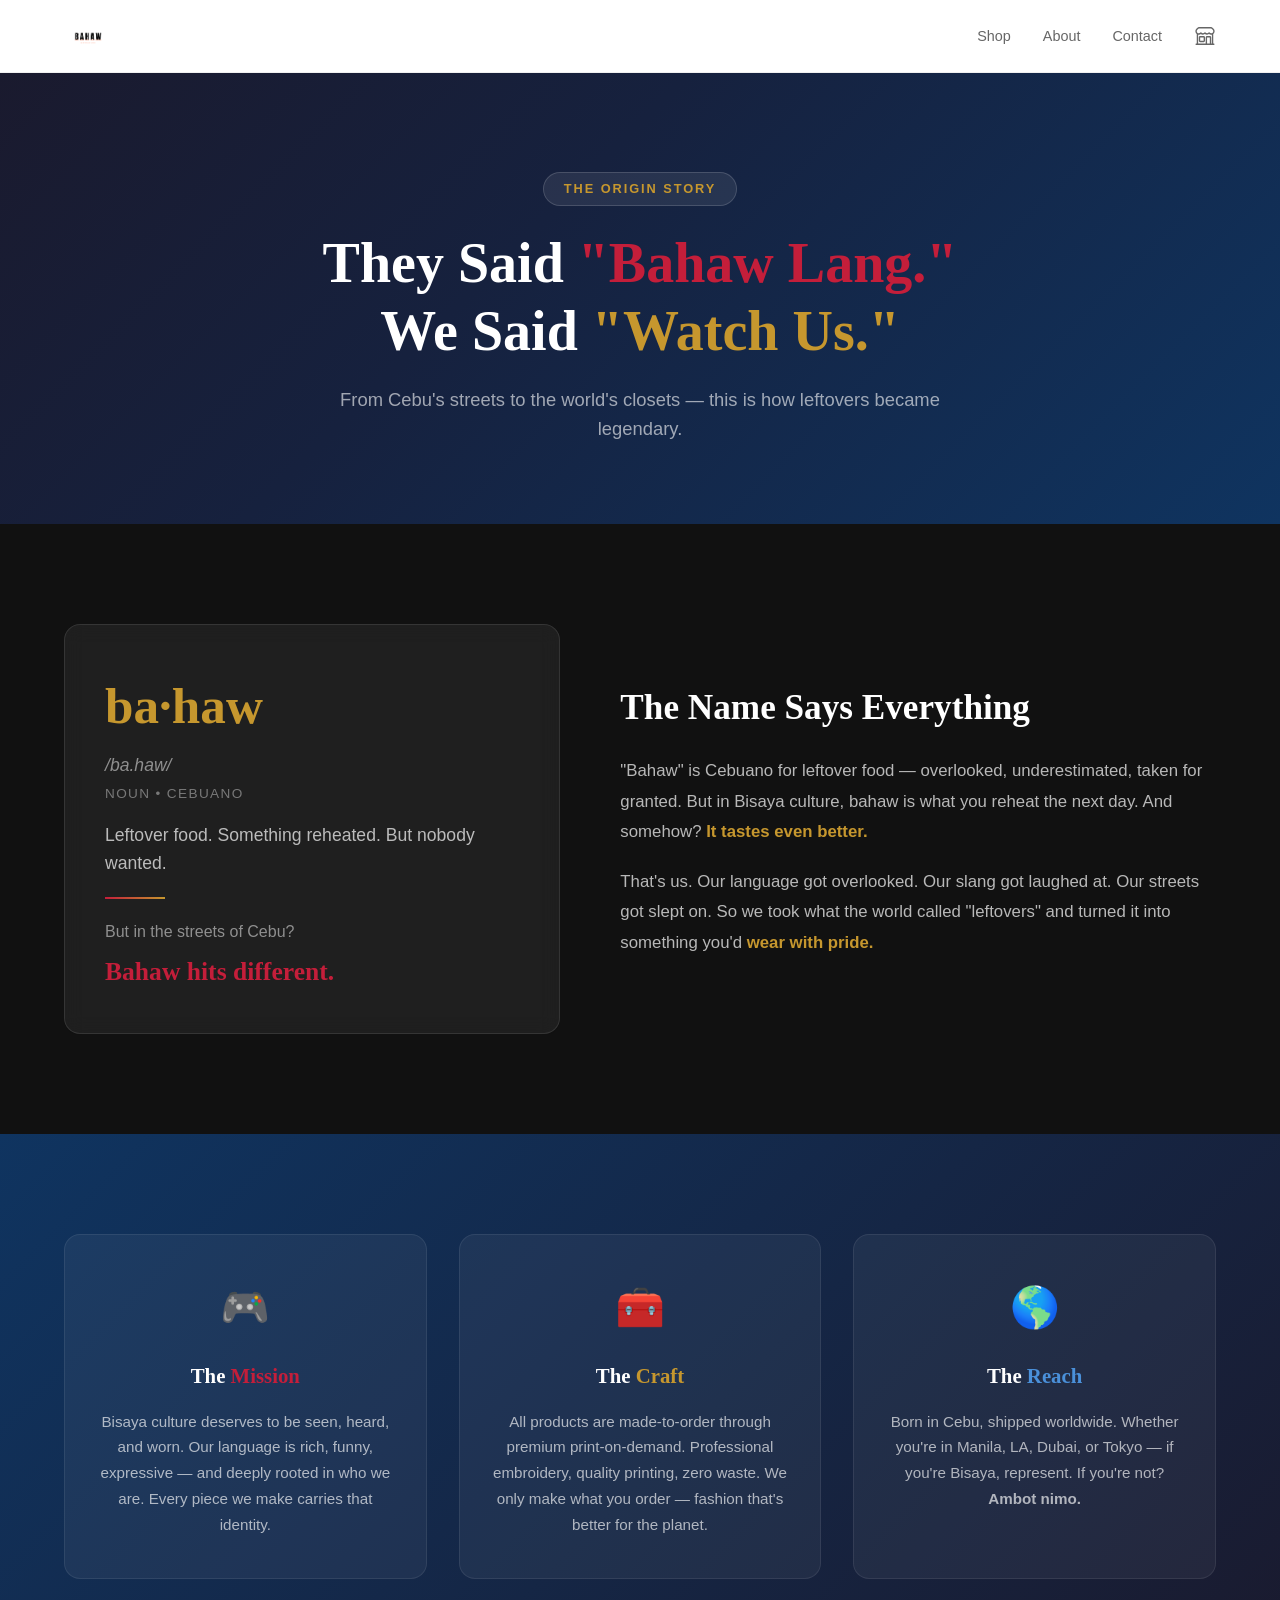
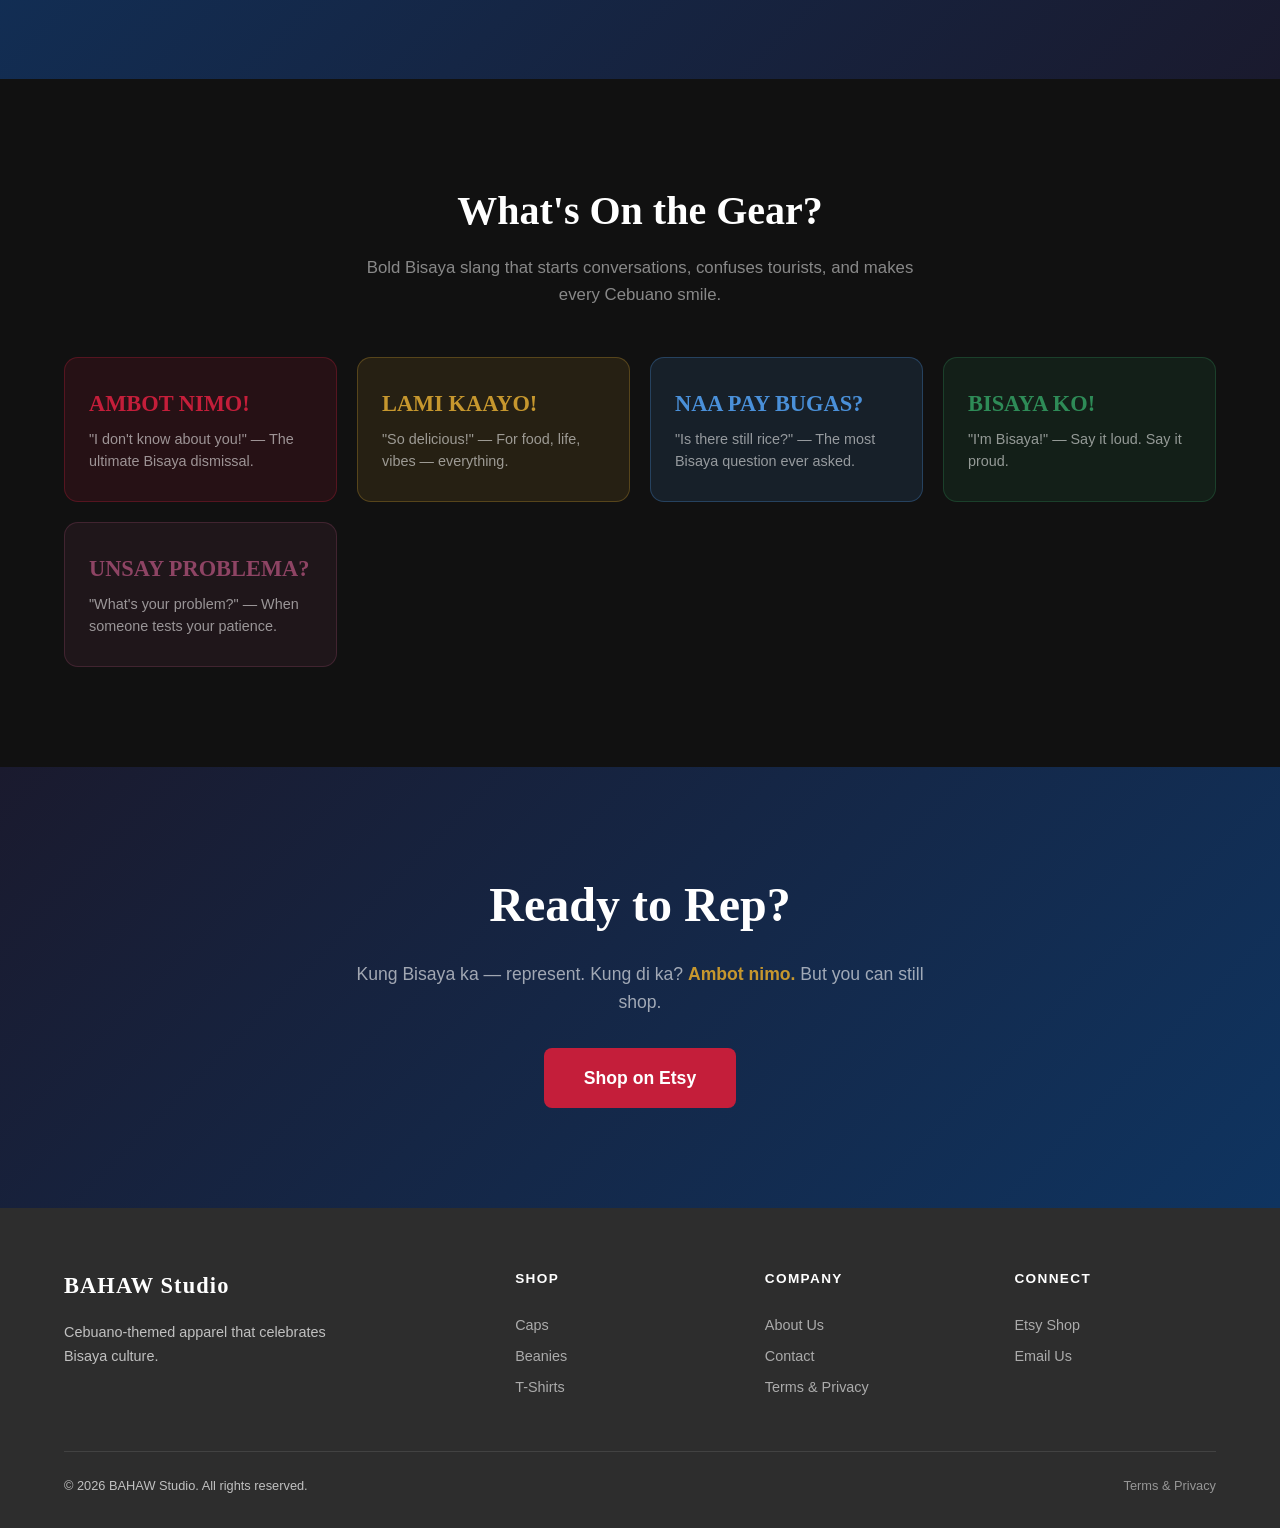
==== commit 5b60dda6: "Fix dictionary text: "What nobody wanted" → "But nobody wanted" Co-Authored-By: Claude Opus 4.6 <nor" ====
--- a/about.html
+++ b/about.html
@@ -57,7 +57,7 @@
                     <div class="dict-word">ba&middot;haw</div>
                     <div class="dict-phonetic">/ba.haw/</div>
                     <div class="dict-type">noun &bull; Cebuano</div>
-                    <div class="dict-def">Leftover food. Something reheated. What nobody wanted.</div>
+                    <div class="dict-def">Leftover food. Something reheated. But nobody wanted.</div>
                     <div class="dict-divider"></div>
                     <div class="dict-redef">But in the streets of Cebu?</div>
                     <div class="dict-punchline">Bahaw hits different.</div>
